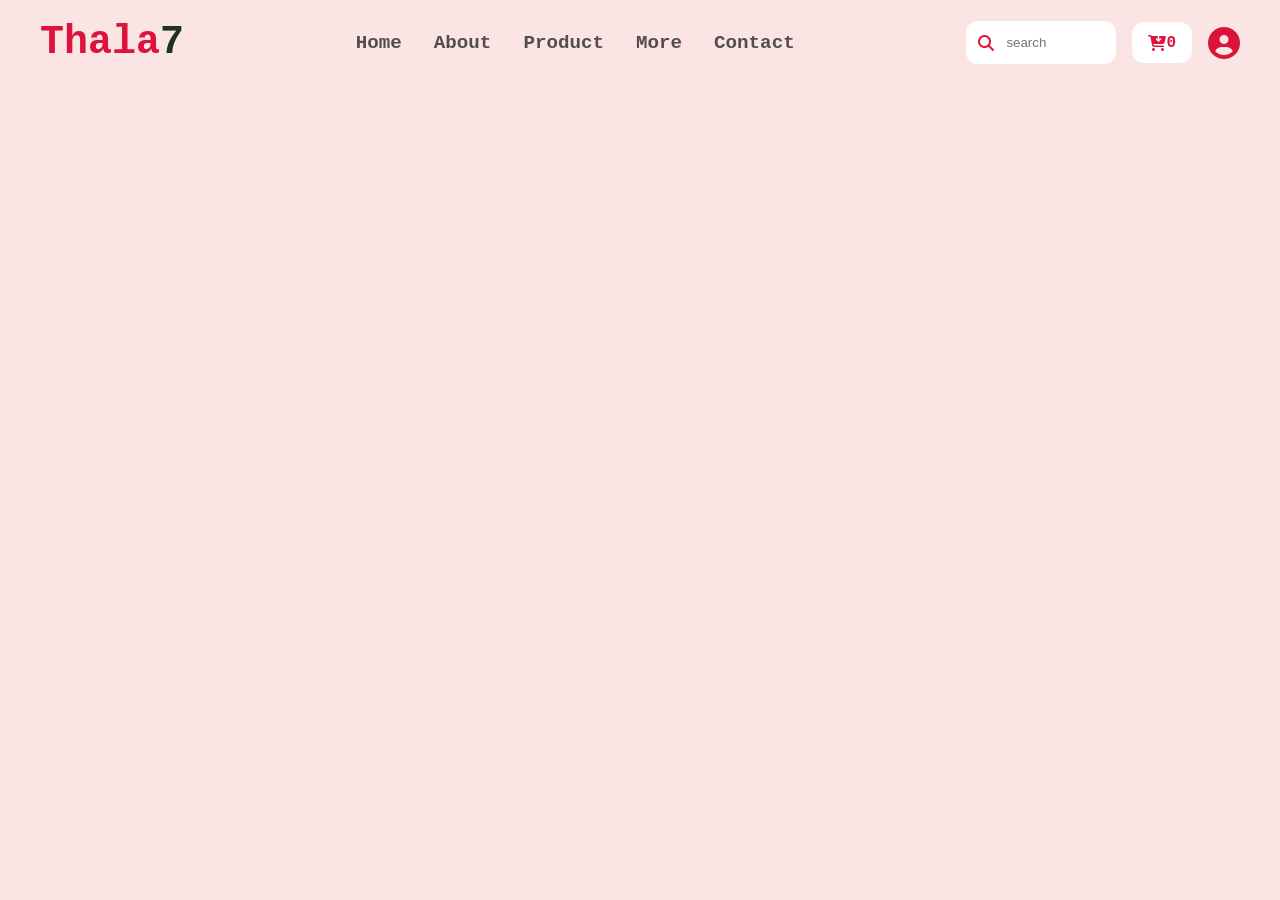
==== product.html @ 09f58c62 "create product page with added header same" ====
<!DOCTYPE html>
<html lang="en">

<head>
    <meta charset="UTF-8">
    <meta name="viewport" content="width=device-width, initial-scale=1.0">
    <title>Product- The Best Sneakers</title>
    <link rel="shortcut icon" href="/favicon_io/favicon.ico" type="image/x-icon">
    <link rel="stylesheet" href="/css/styles.css">
    <link rel="stylesheet" href="https://cdnjs.cloudflare.com/ajax/libs/font-awesome/6.7.2/css/all.min.css">
</head>

<div class="Main-container">
    <header id="header" class="header">

        <div class="nav">
            <div class="nav-left-section">
                <h1>Thala<span>7</span></h1>
            </div>
            <div class="nav-center-section">
                <a href="index.html">Home</a>
                <a href="#">About</a>
                <a href="product.html">product</a>
                <a href="#">More</a>
                <a href="#">contact</a>
            </div>
            <div class="nav-right-section">
                <div class="search-box">
                    <i class="fa-solid fa-magnifying-glass"></i>
                    <input type="search" class="search" placeholder="search">
                </div>
                <div class="cart-box">
                    <i class="fa-solid fa-cart-arrow-down"></i><span>0</span>
                </div>
                <i class="fa-solid fa-circle-user user"></i>
            </div>
        </div>
    </header>

</div>

<body>

</body>

</html>
---- css/styles.css ----
* {
    margin: 0;
    padding: 0;
    box-sizing: border-box;
}

body {
    font-family: 'Courier New', Courier, monospace;
    color: darkblue;
    background: #f6cbcb81;
}

.Main-container {
    max-width: 1200px;
    margin: 0 auto;
    padding: 20px 0;
    height: 90vh;
}

.header {
    height: 120px;
    width: 100%;
    background-color: transparent;
}

.nav {
    display: flex;
    justify-content: space-between;
    align-items: center;
}

.nav-left-section h1 {
    color: crimson;
    font-size: 2.5rem;
    font-weight: bold;
}

.nav-left-section span {
    color: rgb(29, 50, 34);
    font-size: 2.5rem;
    font-weight: bold;
}

.nav-center-section {
    display: flex;
    align-items: center;
    gap: 2rem;
}

.nav-center-section a {
    text-decoration: none;
    font-size: 1.2rem;
    color: rgba(0, 0, 0, 0.664);
    font-weight: 600;
    text-transform: capitalize;

    transition: all 0.3s ease;
}

.nav-center-section a:hover {
    color: crimson;
    border-bottom: 2px solid crimson;
}

.nav-right-section {
    display: flex;
    justify-content: space-evenly;
    align-items: center;
    gap: 1rem;
}

.search-box {
    position: relative;
}

.search {
    width: 150px;
    padding: 0.9rem 2.5rem;
    border-radius: 12px;
    border: none;
}

.search-box i {
    position: absolute;
    font-size: 1rem;
    cursor: pointer;
    top: 50%;
    left: 12px;
    transform: translateY(-50%);
    color: crimson;
}

.cart-box {
    display: flex;
    align-items: center;
    background-color: rgb(255, 255, 255);
    width: 100%;
    padding: 0.7rem 1rem;
    border-radius: 12px;
    font-size: 1rem;
    font-weight: bold;
    color: crimson;
}

.user {
    font-size: 2rem;
    color: crimson;
}

/* main section  */
.hero {
    display: flex;
    justify-content: center;
    align-items: center;
    padding: 5rem 0;
}

.left-hero {
    width: 45%;
}

.right-hero {
    width: 55%;
}

.left-hero .hero-heading {
    font-family: 'Gill Sans', 'Gill Sans MT', Calibri, 'Trebuchet MS', sans-serif;
    font-size: 5rem;
    color: rgb(29, 50, 34);
    display: inline-block;
    line-height: 1.1;
    font-weight: 700;
    margin-bottom: 2.5rem;
}

.hero-heading span {
    color: crimson;
    display: block;
}

.hero-para {
    font-family: 'Gill Sans', 'Gill Sans MT', Calibri, 'Trebuchet MS', sans-serif;
    font-size: 1.2rem;
    margin-bottom: 2rem;
    color: rgb(29, 50, 34);
    line-height: 1.4;
    text-transform: capitalize;
    max-width: 500px;
}

.hero-btn {
    padding: 1rem 2rem;
    font-size: 1rem;
    border: none;
    border-radius: 12px;
    background: rgb(29, 50, 34);
    color: white;
    cursor: pointer;
    font-weight: 600;
    transition: background 0.3s ease,
        transform 0.3s ease;
}

.hero-btn:hover {
    background: rgb(56, 87, 63);
    transform: translateY(-5px);
}

.hero-img {
    width: 100%;
    max-width: 650px;
    height: 550px;
    object-fit: contain;

    animation: flot 4s ease-in-out infinite;
}

@keyframes flot {

    0%,
    100% {
        transform: translateY(0);
    }

    50% {
        transform: translateY(-15px);
    }
}

.overview-section {
    display: flex;
    justify-content: space-around;
    align-items: center;
    width: 100vw;
    min-height: 100px;
    background-color: crimson;
    color: white;
}

.box-overview {
    display: flex;
    gap: 1rem;
    padding: 1rem 1rem;
}

.box-overview i {
    font-size: 2.5rem;
}

.box-overview ul li {
    list-style: none;
    color: white;
    font-weight: 500;
}



.top-li {
    font-weight: bold;
    font-size: 2rem;
}
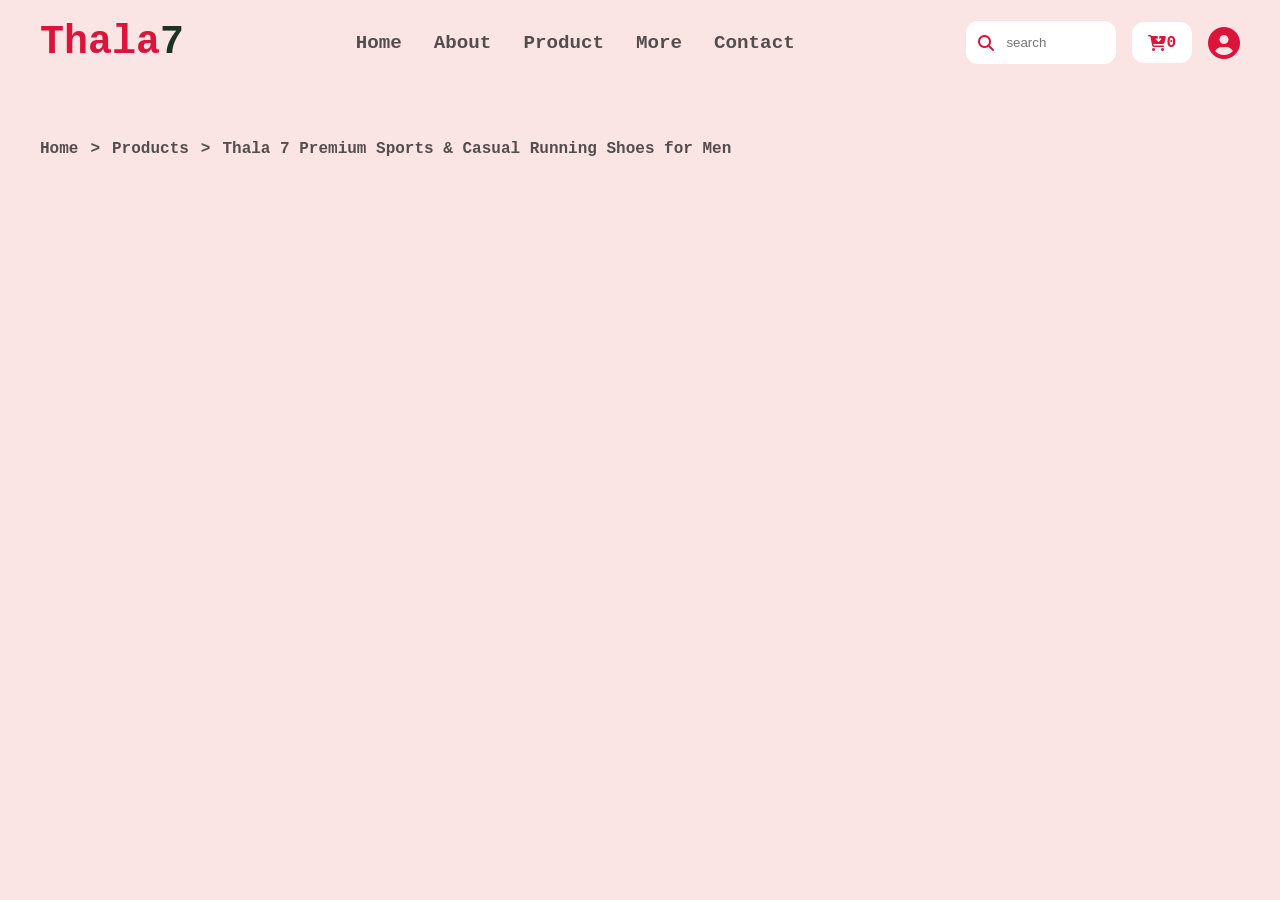
==== commit 0282fd99: "added breadcumb" ====
--- a/product.html
+++ b/product.html
@@ -7,12 +7,12 @@
     <title>Product- The Best Sneakers</title>
     <link rel="shortcut icon" href="/favicon_io/favicon.ico" type="image/x-icon">
     <link rel="stylesheet" href="/css/styles.css">
+    <link rel="stylesheet" href="/css/product_style.css">
     <link rel="stylesheet" href="https://cdnjs.cloudflare.com/ajax/libs/font-awesome/6.7.2/css/all.min.css">
 </head>
 
 <div class="Main-container">
     <header id="header" class="header">
-
         <div class="nav">
             <div class="nav-left-section">
                 <h1>Thala<span>7</span></h1>
@@ -37,6 +37,16 @@
         </div>
     </header>
 
+    <div class="breadcrumb">
+        <ul class="breadcrumb_list">
+            <li>Home</li>
+            <li>></li>
+            <li>Products</li>
+            <li>></li>
+            <li>Thala 7 Premium Sports & Casual Running Shoes for Men</li>
+        </ul>
+    </div>
+
 </div>
 
 <body>
--- a/css/product_style.css
+++ b/css/product_style.css
@@ -0,0 +1,12 @@
+.breadcrumb_list {
+    display: flex;
+    justify-content: flex-start;
+    gap: 12px;
+}
+
+.breadcrumb_list li {
+    list-style: none;
+    color: rgba(0, 0, 0, 0.664);
+    font-size: 1rem;
+    font-weight: 600;
+}
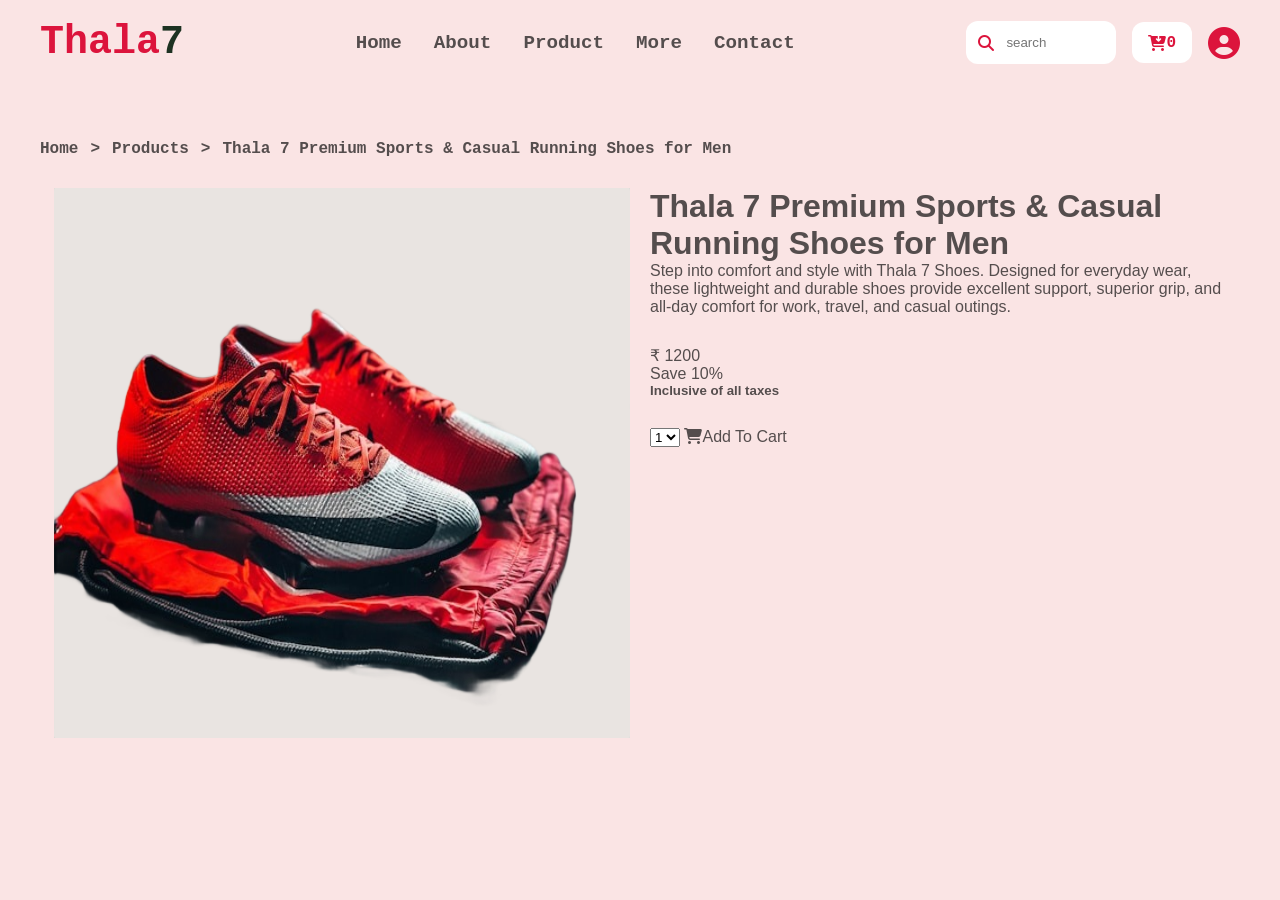
==== commit bb23c28a: "product main image and text row added" ====
--- a/product.html
+++ b/product.html
@@ -47,6 +47,35 @@
         </ul>
     </div>
 
+    <div class="products">
+        <div class="left_image">
+            <img src="/images/shoe_set.png" alt="Product image main">
+        </div>
+        <div class="right_content">
+            <div class="title_desc">
+                <h1>Thala 7 Premium Sports & Casual Running Shoes for Men</h1>
+                <p>Step into comfort and style with Thala 7 Shoes. Designed for everyday wear, these lightweight and
+                    durable shoes provide excellent support, superior grip, and all-day comfort for work, travel, and
+                    casual outings.</p>
+            </div>
+            <div class="price_offer">
+                <p>₹ 1200</p>
+                <div class="discount-text">
+                    <p>Save 10%</p>
+                    <h5>Inclusive of all taxes</h5>
+                </div>
+            </div>
+            <div class="quntity-add-btn">
+                <select name="quntity">
+                    <option value="1">1</option>
+                    <option value="2">2</option>
+                    <option value="3">3</option>
+                </select>
+                <i class="fa-solid fa-cart-shopping"></i><span>Add To Cart</span>
+            </div>
+        </div>
+    </div>
+
 </div>
 
 <body>
--- a/css/product_style.css
+++ b/css/product_style.css
@@ -9,4 +9,33 @@
     color: rgba(0, 0, 0, 0.664);
     font-size: 1rem;
     font-weight: 600;
+}
+
+.products {
+    display: flex;
+    justify-content: center;
+    /* align-items: center; */
+    gap: 20px;
+    margin-top: 30px;
+    color: rgba(0, 0, 0, 0.664);
+    font-family: 'Segoe UI', Tahoma, Geneva, Verdana, sans-serif;
+}
+
+.left_image {
+    width: 48%;
+}
+
+.left_image img {
+    width: 100%;
+    height: 550px;
+    background-color: rgb(233, 228, 225);
+}
+
+
+.right_content {
+    width: 48%;
+    display: flex;
+    flex-direction: column;
+    gap: 30px;
+    /* background-color: rgb(233, 228, 225); */
 }
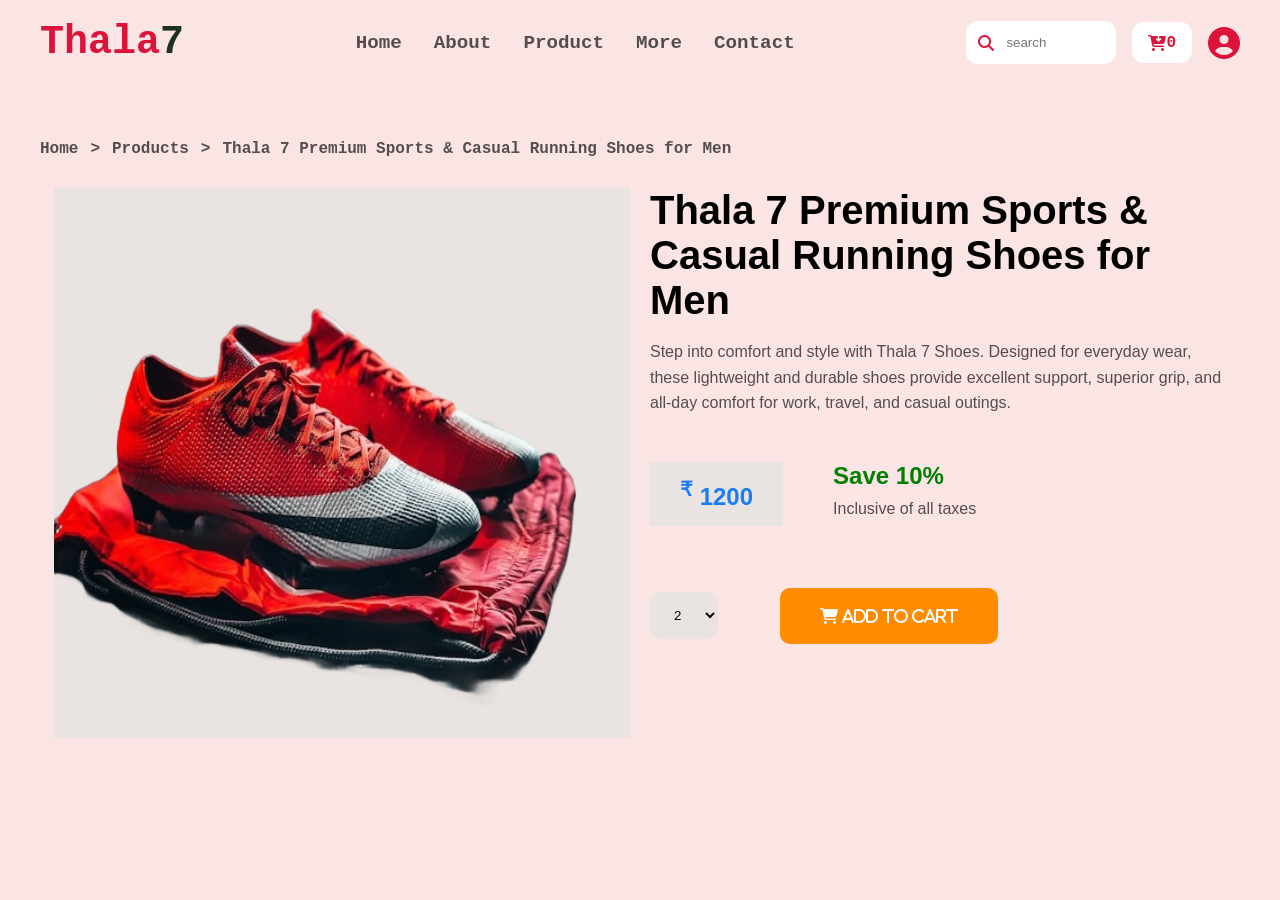
==== commit 66190be9: "title decs section done" ====
--- a/product.html
+++ b/product.html
@@ -59,19 +59,18 @@
                     casual outings.</p>
             </div>
             <div class="price_offer">
-                <p>₹ 1200</p>
+                <p class="price-btn"> <sup>₹</sup> 1200</p>
                 <div class="discount-text">
                     <p>Save 10%</p>
                     <h5>Inclusive of all taxes</h5>
                 </div>
             </div>
             <div class="quntity-add-btn">
-                <select name="quntity">
-                    <option value="1">1</option>
+                <select class="qty-box" name="quntity">
                     <option value="2">2</option>
                     <option value="3">3</option>
                 </select>
-                <i class="fa-solid fa-cart-shopping"></i><span>Add To Cart</span>
+                <i class="fa-solid fa-cart-shopping icon-btn-cart"><span> Add To Cart</span></i>
             </div>
         </div>
     </div>
--- a/css/product_style.css
+++ b/css/product_style.css
@@ -38,4 +38,71 @@
     flex-direction: column;
     gap: 30px;
     /* background-color: rgb(233, 228, 225); */
+}
+
+.title_desc h1 {
+    color: black;
+    font-size: 2.5rem;
+    font-weight: 800;
+    margin-bottom: 1rem;
+}
+
+.title_desc p {
+    font-size: 1rem;
+    font-weight: 500;
+    margin-bottom: 1rem;
+    line-height: 1.6;
+}
+
+.price_offer {
+    display: flex;
+    gap: 50px;
+    /* flex-direction: row; */
+}
+
+.price-btn {
+    background: rgb(233, 228, 225);
+    padding: 15px 30px;
+    font-size: 1.5rem;
+    color: rgb(27, 124, 243);
+    font-weight: 600;
+}
+
+.discount-text {
+    display: flex;
+    flex-direction: column;
+    gap: 10px;
+}
+
+.discount-text p {
+    font-size: 1.5rem;
+    color: green;
+    font-weight: 600;
+}
+
+.discount-text h5 {
+    font-size: 1rem;
+    font-weight: 400;
+}
+
+.quntity-add-btn {
+    margin-top: 20px;
+    display: flex;
+    align-items: center;
+    gap: 50px;
+}
+
+.qty-box {
+    padding: 15px 20px;
+    border: none;
+    border-radius: 10px;
+    background: rgb(233, 228, 225);
+}
+
+.icon-btn-cart {
+    padding: 20px 40px;
+    margin: 12px;
+    background-color: darkorange;
+    border-radius: 10px;
+    color: white;
 }
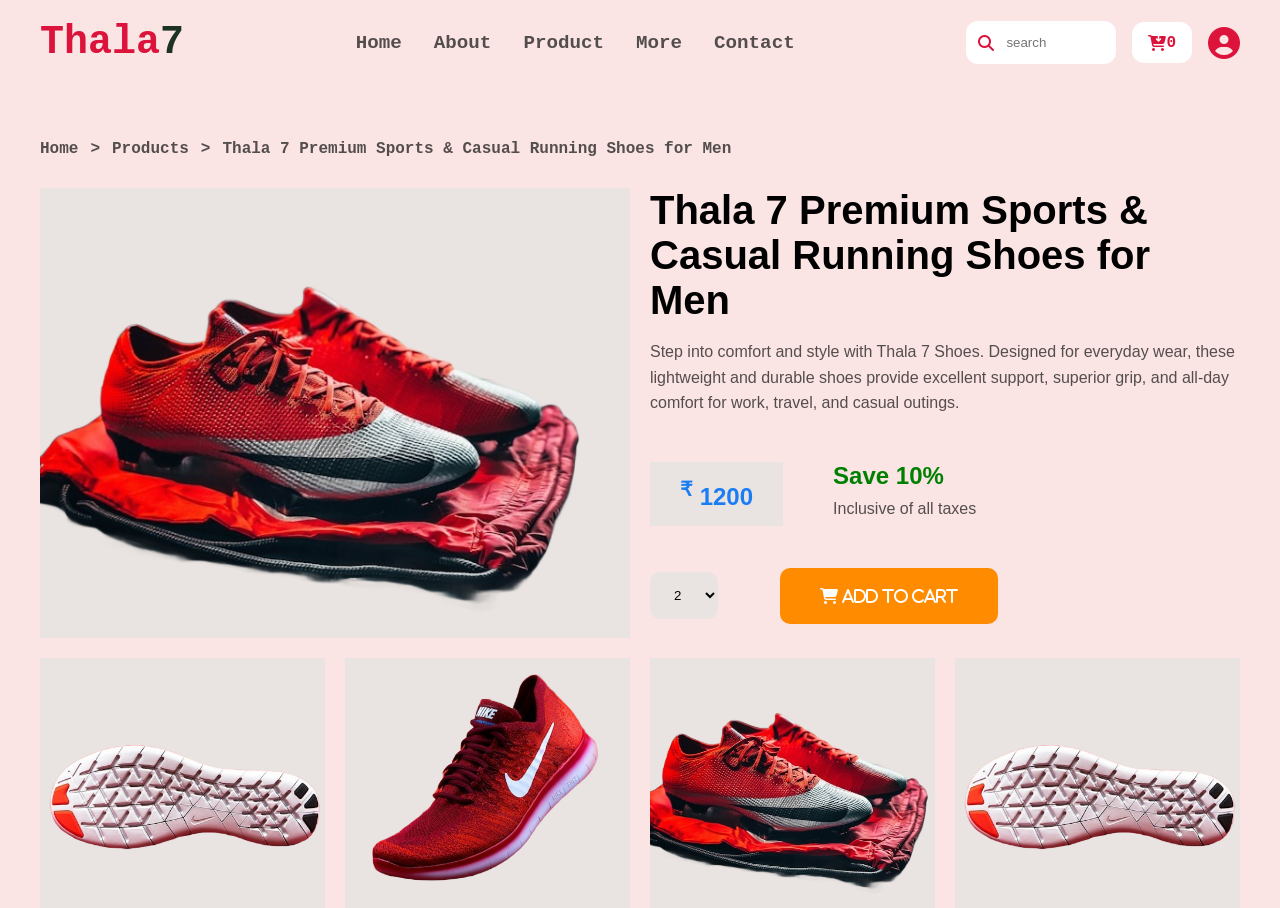
==== commit 4ea30db4: "finished product page" ====
--- a/product.html
+++ b/product.html
@@ -74,6 +74,14 @@
             </div>
         </div>
     </div>
+    <div class="products-gallery-images">
+        <div class="image-grid">
+            <img src="/images/shoe_back.png" alt="product gallery image">
+            <img src="/images/shoe_main.png" alt="product gallery image">
+            <img src="/images/shoe_set.png" alt="product gallery image">
+            <img src="/images/shoe_back.png" alt="product gallery image">
+        </div>
+    </div>
 
 </div>
 
--- a/css/product_style.css
+++ b/css/product_style.css
@@ -13,8 +13,7 @@
 
 .products {
     display: flex;
-    justify-content: center;
-    /* align-items: center; */
+    align-items: flex-start;
     gap: 20px;
     margin-top: 30px;
     color: rgba(0, 0, 0, 0.664);
@@ -22,18 +21,19 @@
 }
 
 .left_image {
-    width: 48%;
+   flex: 1;
 }
 
 .left_image img {
     width: 100%;
-    height: 550px;
+    height: 450px;
+    object-fit:cover;
     background-color: rgb(233, 228, 225);
 }
 
 
 .right_content {
-    width: 48%;
+    flex: 1;
     display: flex;
     flex-direction: column;
     gap: 30px;
@@ -86,7 +86,6 @@
 }
 
 .quntity-add-btn {
-    margin-top: 20px;
     display: flex;
     align-items: center;
     gap: 50px;
@@ -105,4 +104,23 @@
     background-color: darkorange;
     border-radius: 10px;
     color: white;
+}
+
+.image-grid {
+    display: grid;
+    grid-template-columns: repeat(auto-fit, minmax(250px, 1fr));
+    gap: 20px;
+    margin-top: 1rem;
+}
+
+.image-grid img {
+    width: 100%;
+    height: 250px;
+    object-fit: cover;
+    background: rgb(233, 228, 225);
+    transition: transform .2s ease;
+}
+
+.image-grid img:hover {
+    transform: translateY(-4px);
 }
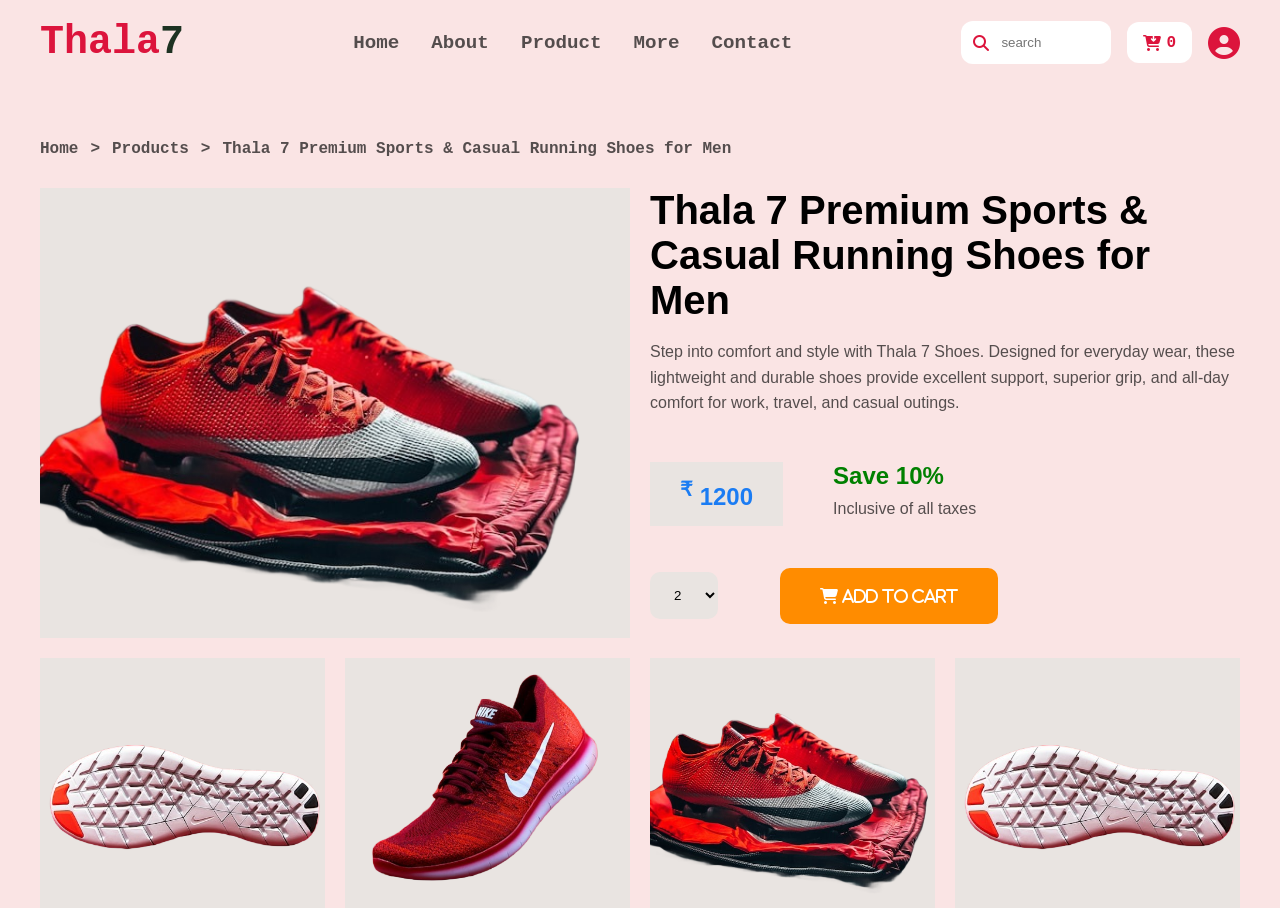
==== commit de6bdac5: "add shopping cart" ====
--- a/product.html
+++ b/product.html
@@ -85,6 +85,18 @@
 
 </div>
 
+
+<script>
+
+
+    let cartBox = document.querySelector(".cart-box");
+
+    cartBox.addEventListener("click", () => {
+        window.location.href = '/shopping-cart.html';
+
+    })
+</script>
+
 <body>
 
 </body>
--- a/css/styles.css
+++ b/css/styles.css
@@ -100,6 +100,8 @@
     font-size: 1rem;
     font-weight: bold;
     color: crimson;
+    cursor: pointer;
+    gap: 5px;
 }
 
 .user {
